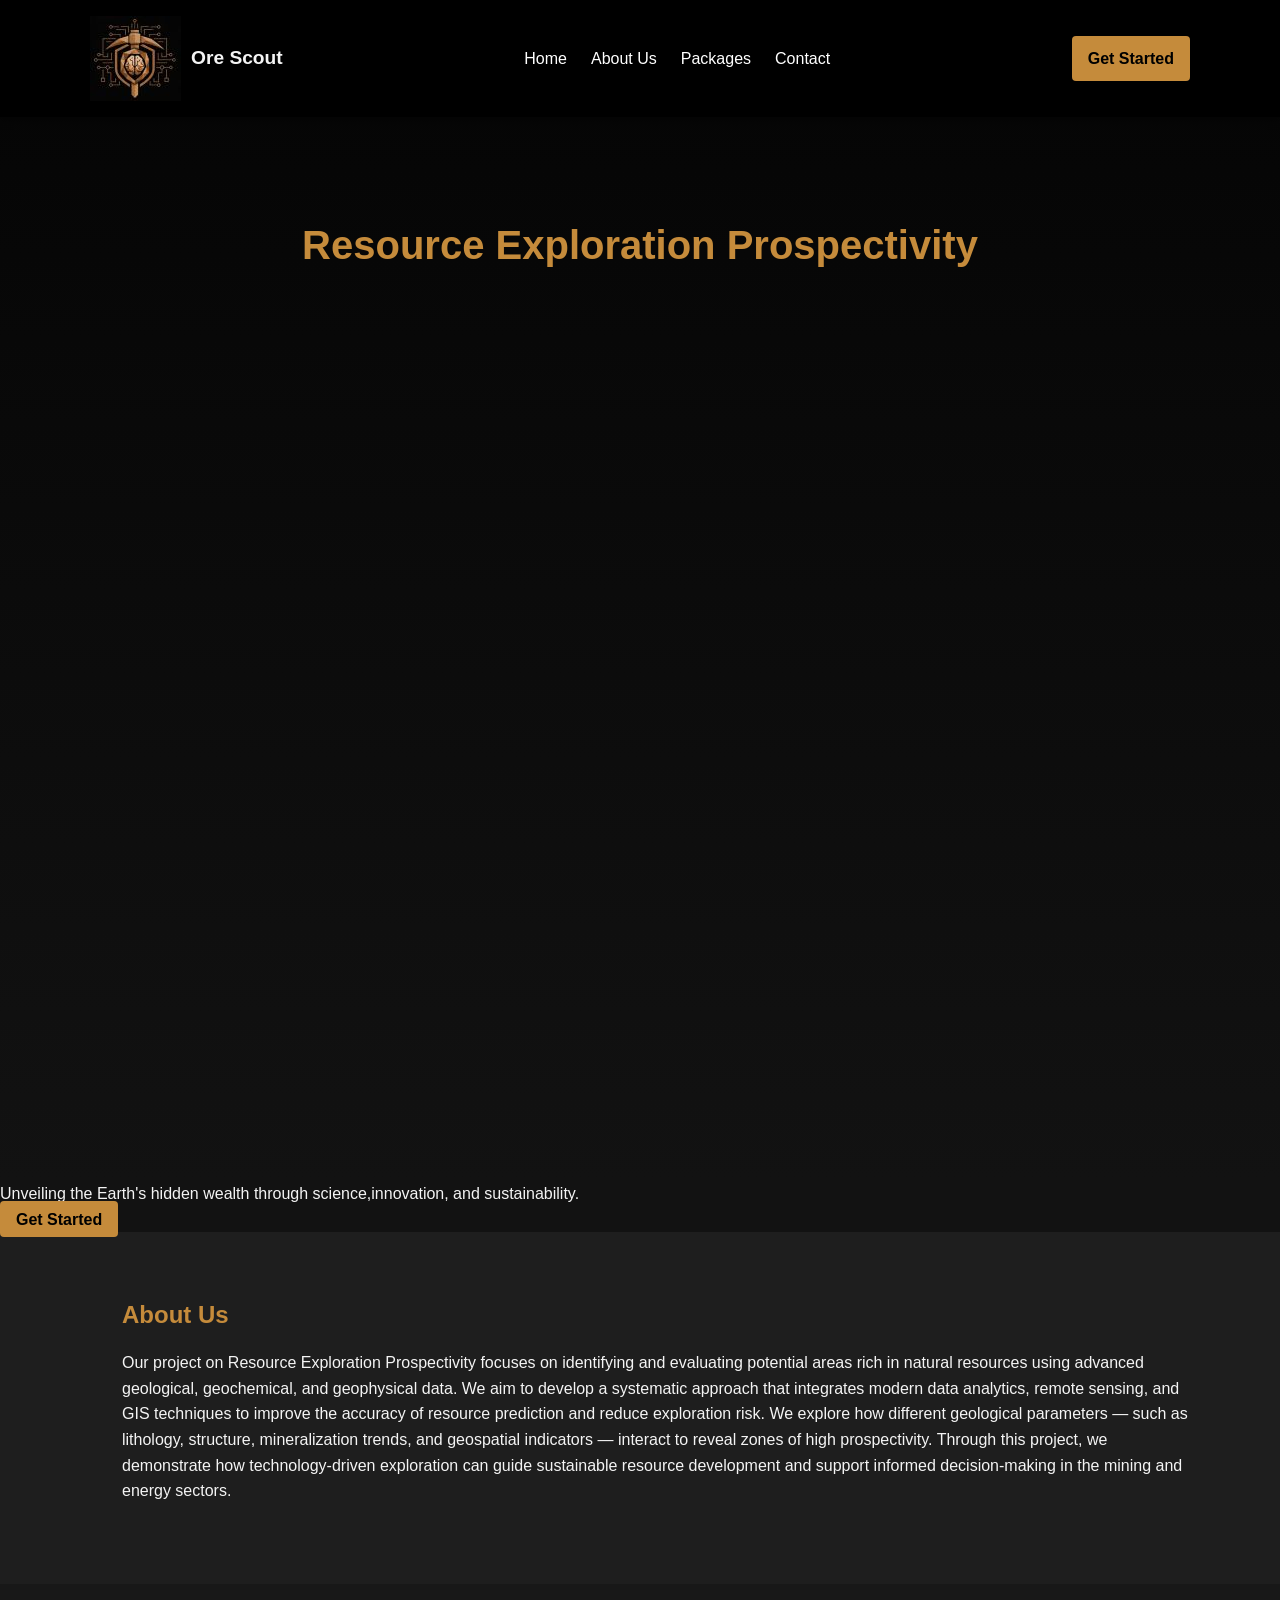
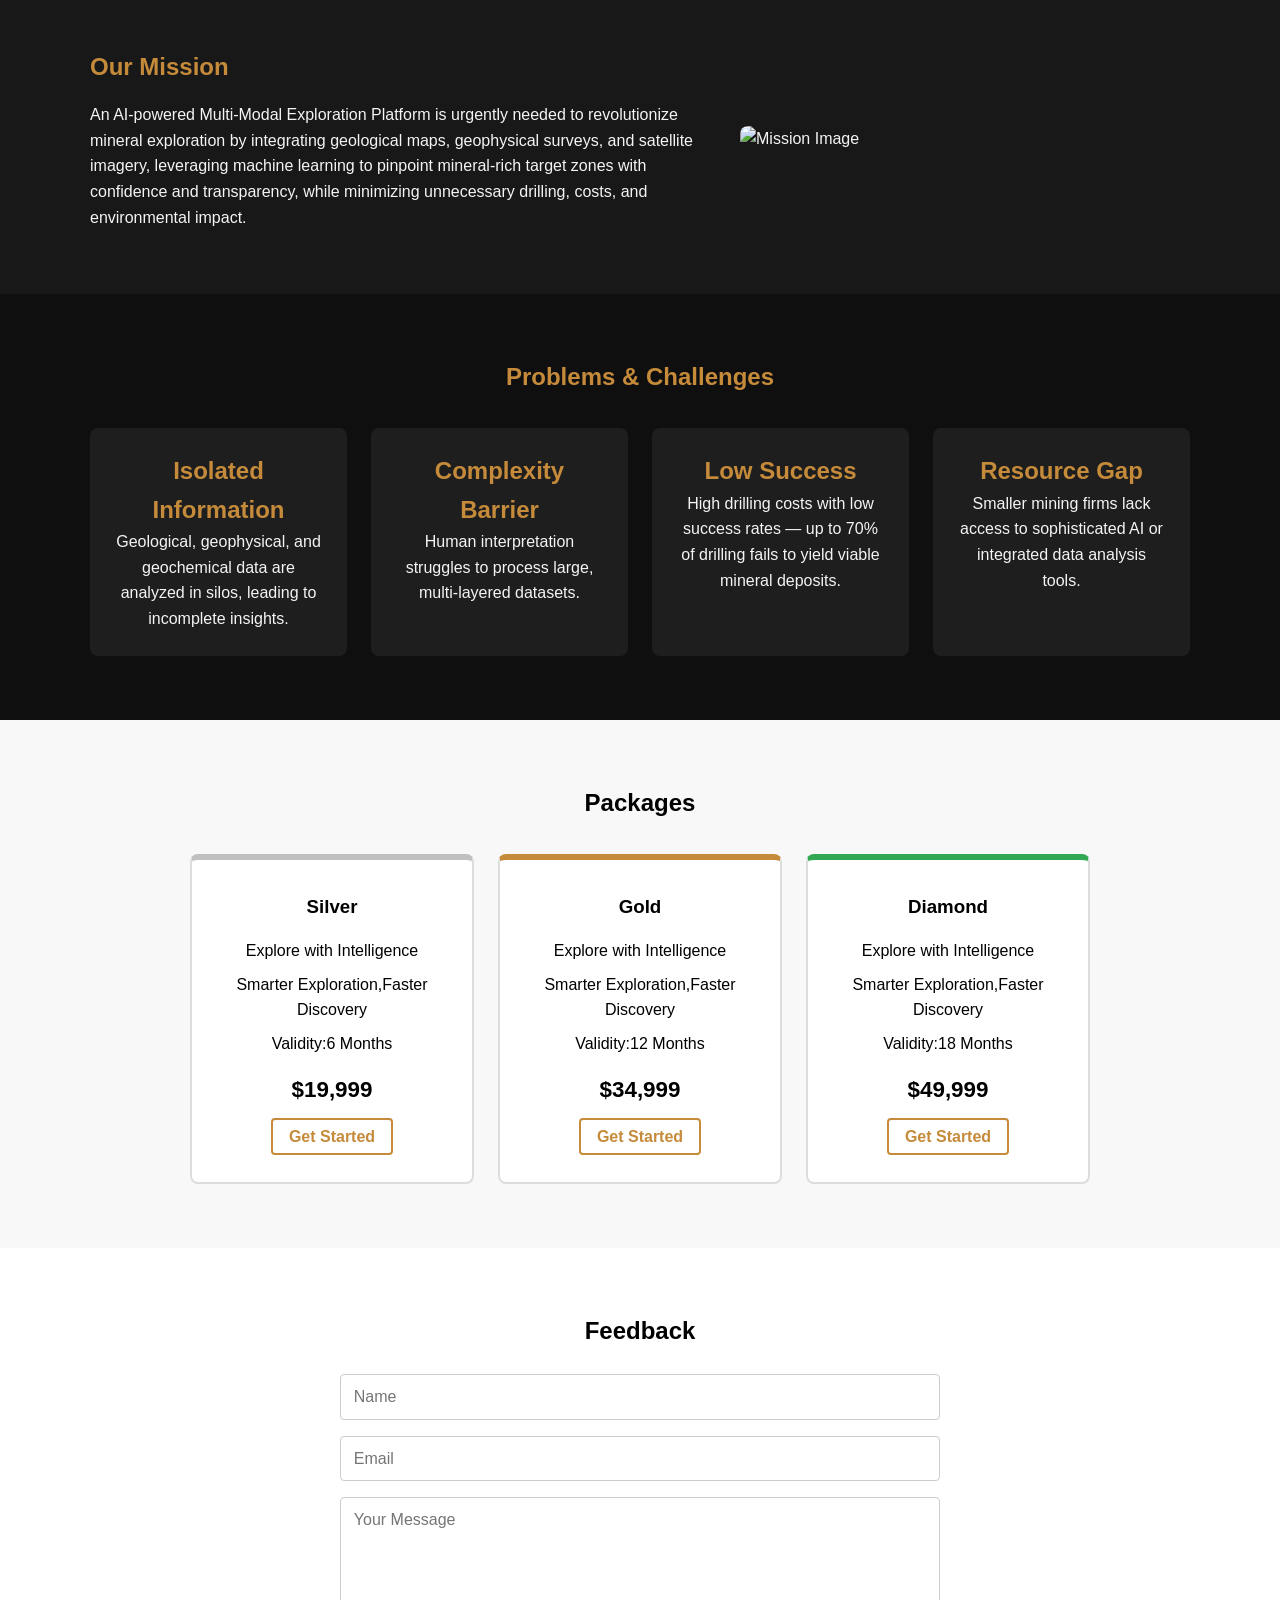
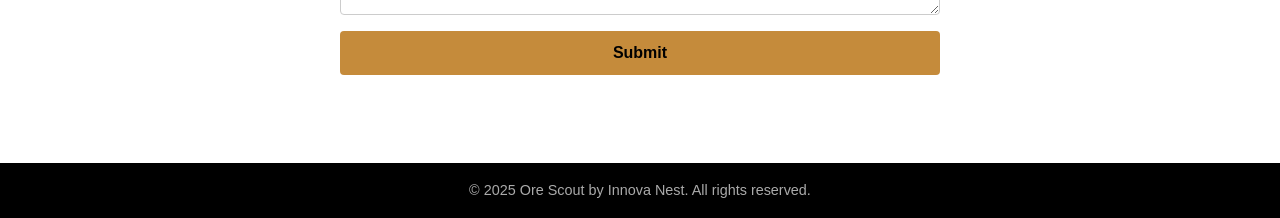
==== public/proto.html @ 44bcd093 "Add files via upload" ====
<!DOCTYPE html>
<html lang="en">
<head>
  <meta charset="UTF-8" />
  <meta name="viewport" content="width=device-width, initial-scale=1.0" />
  <link rel="stylesheet" href="Style.css" />
  <title>Resource Exploration Prospectivity</title>
</head>
<body>
  <header>
    <div class="container">
      <nav>
        <div class="logo">
          <img src="/WhatsApp Image 2025-10-25 at 15.20.38.jpg" alt="Logo" />
          Ore Scout
        </div>
        <ul>
          <li><a href="#">Home</a></li>
          <li><a href="#">About Us</a></li>
          <li><a href="#">Packages</a></li>
          <li><a href="#">Contact</a></li>
        </ul>
        <a href="http://10.70.223.190:8501" class="btn-primary">Get Started</a>
      </nav>
    </div>
  </header>

  <section class="hero">
  <h1>Resource Exploration Prospectivity</h1>
  <iframe src="https://mining-model.onrender.com" width="100%" height="800px" style="border:none;"></iframe>
</section>

    <p>
      Unveiling the Earth's hidden wealth through science,innovation, and sustainability.
    </p>
    <a href="https://mining-model.onrender.com" class="btn-primary">Get Started</a>
  </section>
  <section class="about">
    <div class="container content">
     <div class="imgab"></div>
      <div class="about-text">
        <h2>About Us</h2>
        <p>
          Our project on Resource Exploration Prospectivity focuses on identifying and evaluating potential areas rich in natural resources using advanced geological, geochemical, and geophysical data. We aim to develop a systematic approach that integrates modern data analytics, remote sensing, and GIS techniques to improve the accuracy of resource prediction and reduce exploration risk.


We explore how different geological parameters — such as lithology, structure, mineralization trends, and geospatial indicators — interact to reveal zones of high prospectivity. Through this project, we demonstrate how technology-driven exploration can guide sustainable resource development and support informed decision-making in the mining and energy sectors.
        </p>
      </div>
    </div>
  </section>

  <section class="mission">
    <div class="container content">
      <div class="mission-text">
        <h2>Our Mission</h2>
        <p>
          An AI-powered Multi-Modal Exploration Platform is urgently needed to revolutionize mineral exploration by integrating geological maps, geophysical surveys, and satellite imagery, leveraging machine learning to pinpoint mineral-rich target zones with confidence and transparency, while minimizing unnecessary drilling, costs, and environmental impact.
        </p>
      </div>
      <img src="/WhatsApp Image 2025-10-25 at 15.52.30.jpeg" alt="Mission Image" />
    </div>
  </section>

  <section class="facts">
    <div class="container">
      <h2>Problems & Challenges</h2>
      <div class="fact-grid">
        <div class="fact-item">
          <h3>Isolated Information</h3>
          <p>Geological, geophysical, and geochemical data are analyzed in silos, leading to incomplete insights. </p>
        </div>
        <div class="fact-item">
          <h3>Complexity Barrier</h3>
          <p>Human interpretation struggles to process large, multi-layered datasets.</p>
        </div>
        <div class="fact-item">
          <h3>Low Success</h3>
          <p>High drilling costs with low success rates — up to 70% of drilling fails to yield viable mineral deposits.</p>
        </div>
        <div class="fact-item">
          <h3>Resource Gap</h3>
          <p>Smaller mining firms lack access to sophisticated AI or integrated data analysis tools.</p>
        </div>
      </div>
    </div>
  </section>

  <section class="packages">
    <div class="container">
      <h2>Packages</h2>
      <div class="package-grid">
        <div class="package silver">
          <h3>Silver</h3>
          <ul>
            <li>Explore with Intelligence</li>
            <li>Smarter Exploration,Faster Discovery</li>
            <li>Validity:6 Months</li>
          </ul>
          <div class="price">$19,999</div>
          <a href="http://127.0.0.1:5500/card.html" class="btn-outline">Get Started</a>
        </div>
        <div class="package gold">
          <h3>Gold</h3>
          <ul>
            <li>Explore with Intelligence</li>
            <li>Smarter Exploration,Faster Discovery</li>
            <li>Validity:12 Months</li>
          </ul>
          <div class="price">$34,999</div>
          <a href="http://127.0.0.1:5500/card.html" class="btn-outline">Get Started</a>
        </div>
        <div class="package diamond">
          <h3>Diamond</h3>
          <ul>
            <li>Explore with Intelligence</li>
            <li>Smarter Exploration,Faster Discovery</li>
            <li>Validity:18 Months</li>
          </ul>
          <div class="price">$49,999</div>
          <a href="/card.html" class="btn-outline">Get Started</a>
        </div>
      </div>
    </div>
  </section>

  <section class="contact">
    <div class="container">
      <h2>Feedback</h2>
      <form>
        <input type="text" placeholder="Name" required />
        <input type="email" placeholder="Email" required />
        <textarea rows="5" placeholder="Your Message"></textarea>
        <button type="submit">Submit</button>
      </form>
    </div>
  </section>

  <footer>
    &copy; 2025 Ore Scout by Innova Nest. All rights reserved.
  </footer>
  <script src="/main.js"></script>
</body>
</html>
---- public/Style.css ----
:root {
      --dark-bg: #121212;
      --gold: #c58b3b;
      --silver: #c0c0c0;
      --white: #ffffff;
      --green: #32a852;
      --text-light: #f4f4f4;
      --max-width: 1100px;
    }

    * {
      margin: 0;
      padding: 0;
      box-sizing: border-box;
      font-family: 'Poppins', sans-serif;
    }

    body {
      background-color: var(--dark-bg);
      color: var(--text-light);
      line-height: 1.6;
    }

    header {
      background: #000;
      padding: 1rem 0;
      box-shadow: 0 2px 8px rgba(0, 0, 0, 0.5);
    }

    .container {
      width: 90%;
      max-width: var(--max-width);
      margin: 0 auto;
    }

    nav {
      display: flex;
      justify-content: space-between;
      align-items: center;
    }

    nav .logo {
      display: flex;
      align-items: center;
      gap: 10px;
      font-weight: 700;
      font-size: 1.2rem;
    }

    nav ul {
      display: flex;
      list-style: none;
      gap: 1.5rem;
    }

    nav ul li a {
      color: var(--white);
      text-decoration: none;
      font-weight: 500;
      transition: color 0.3s ease;
    }

    nav ul li a:hover {
      color: var(--gold);
    }

    .btn-primary {
      background: var(--gold);
      color: #000;
      padding: 0.6rem 1rem;
      border-radius: 4px;
      text-decoration: none;
      font-weight: 600;
      transition: all 0.3s ease;
    }

    .btn-primary:hover {
      background: #e0a650;
    }

    .hero {
      background: linear-gradient(to bottom, rgba(0, 0, 0, 0.7), #121212),
        url('https://images.unsplash.com/photo-1620119372158-9d25371c0aef?auto=format&fit=crop&w=1400&q=60')
          no-repeat center/cover;
      color: var(--white);
      text-align: center;
      padding: 6rem 1rem;
    }

    .hero h1 {
      font-size: 2.5rem;
      color: var(--gold);
    }

    .hero p {
      max-width: 700px;
      margin: 1rem auto 2rem;
    }

    .about {
      background: #1e1e1e;
      padding: 4rem 1rem;
    }

    .about .content {
      display: flex;
      flex-wrap: wrap;
      gap: 2rem;
      align-items: center;
    }

    .about img {
      width: 100%;
      max-width: 450px;
      border-radius: 8px;
    }

    .about-text {
      flex: 1;
    }

    .about h2 {
      color: var(--gold);
      margin-bottom: 1rem;
    }

    .about p {
      color: var(--text-light);
      margin-bottom: 1rem;
    }

    .mission {
      background: #181818;
      padding: 4rem 1rem;
    }

    .mission .content {
      display: flex;
      flex-wrap: wrap-reverse;
      gap: 2rem;
      align-items: center;
    }

    .mission img {
      width: 100%;
      max-width: 450px;
      border-radius: 8px;
    }

    .mission-text {
      flex: 1;
    }

    .mission h2 {
      color: var(--gold);
      margin-bottom: 1rem;
    }

    .facts {
      background: #0f0f0f;
      text-align: center;
      padding: 4rem 1rem;
    }

    .facts h2 {
      color: var(--gold);
      margin-bottom: 2rem;
    }

    .fact-grid {
      display: grid;
      grid-template-columns: repeat(auto-fit, minmax(220px, 1fr));
      gap: 1.5rem;
    }

    .fact-item {
      background: #1e1e1e;
      padding: 1.5rem;
      border-radius: 8px;
    }

    .fact-item h3 {
      color: var(--gold);
      font-size: 1.5rem;
    }

    .packages {
      background: #f8f8f8;
      color: #000;
      text-align: center;
      padding: 4rem 1rem;
    }

    .packages h2 {
      color: #000;
      margin-bottom: 2rem;
    }

    .package-grid {
      display: grid;
      grid-template-columns: repeat(auto-fit, minmax(250px, 1fr));
      gap: 1.5rem;
      max-width: 900px;
      margin: 0 auto;
    }

    .package {
      border-radius: 8px;
      padding: 2rem 1rem;
      background: #fff;
      border: 2px solid #ddd;
      transition: transform 0.3s ease;
    }

    .package:hover {
      transform: translateY(-5px);
    }

    .package.silver {
      border-top: 6px solid var(--silver);
    }
    .package.gold {
      border-top: 6px solid var(--gold);
    }
    .package.diamond {
      border-top: 6px solid var(--green);
    }

    .package h3 {
      margin-bottom: 1rem;
      color: #000;
    }

    .package ul {
      list-style: none;
      margin-bottom: 1rem;
    }

    .package ul li {
      margin-bottom: 0.5rem;
    }

    .price {
      font-size: 1.4rem;
      font-weight: 700;
      margin-bottom: 1rem;
    }

    .btn-outline {
      border: 2px solid var(--gold);
      padding: 0.5rem 1rem;
      text-decoration: none;
      color: var(--gold);
      border-radius: 4px;
      font-weight: 600;
      transition: 0.3s;
    }

    .btn-outline:hover {
      background: var(--gold);
      color: #000;
    }

    .contact {
      background: #fff;
      color: #000;
      text-align: center;
      padding: 4rem 1rem;
    }

    .contact form {
      max-width: 600px;
      margin: 1.5rem auto;
      display: flex;
      flex-direction: column;
      gap: 1rem;
    }

    .contact input,
    .contact textarea {
      padding: 0.8rem;
      border: 1px solid #ccc;
      border-radius: 4px;
      font-size: 1rem;
    }

    .contact button {
      background: var(--gold);
      border: none;
      color: #000;
      padding: 0.8rem;
      font-size: 1rem;
      font-weight: 600;
      border-radius: 4px;
      cursor: pointer;
      transition: 0.3s;
    }

    .contact button:hover {
      background: #e0a650;
    }

    footer {
      background: #000;
      color: #aaa;
      text-align: center;
      padding: 1rem;
      font-size: 0.9rem;
    }

    @media (max-width: 768px) {
      nav ul {
        display: none;
      }
      .hero h1 {
        font-size: 2rem;
      }
    }
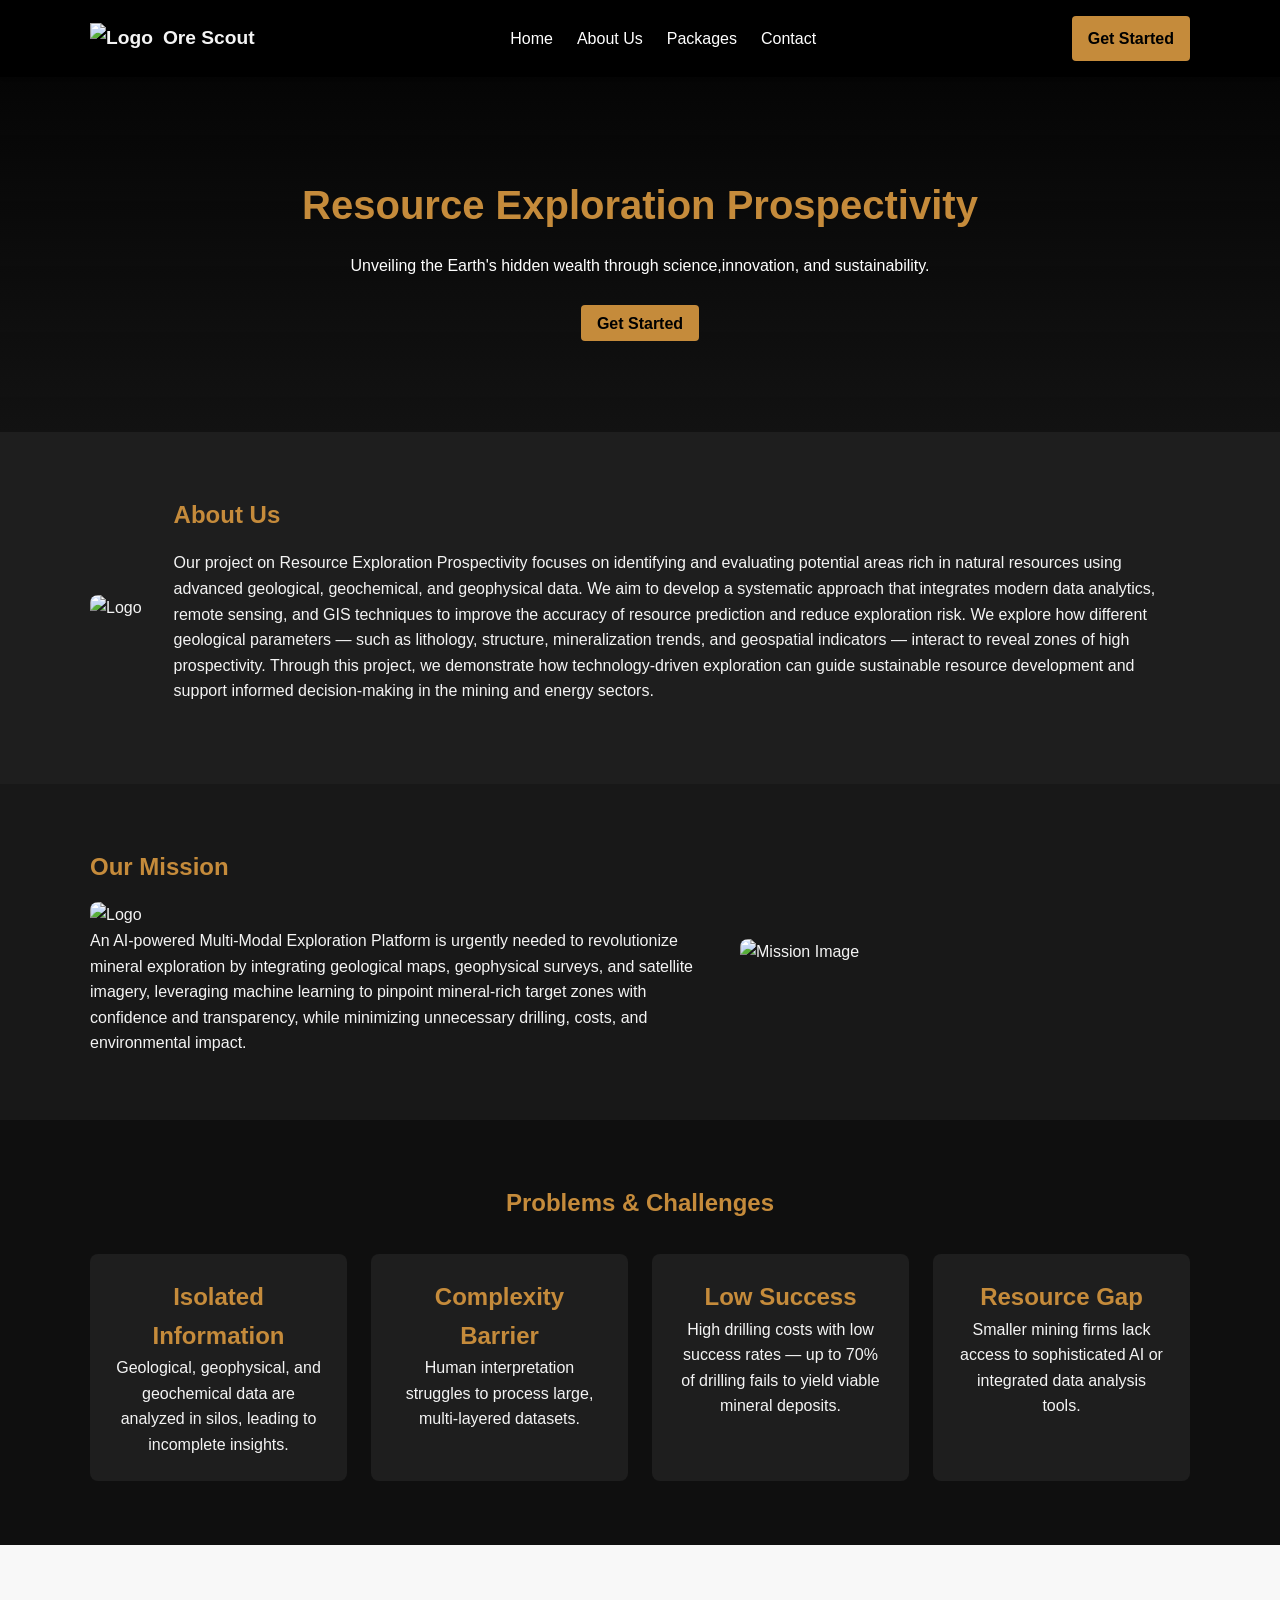
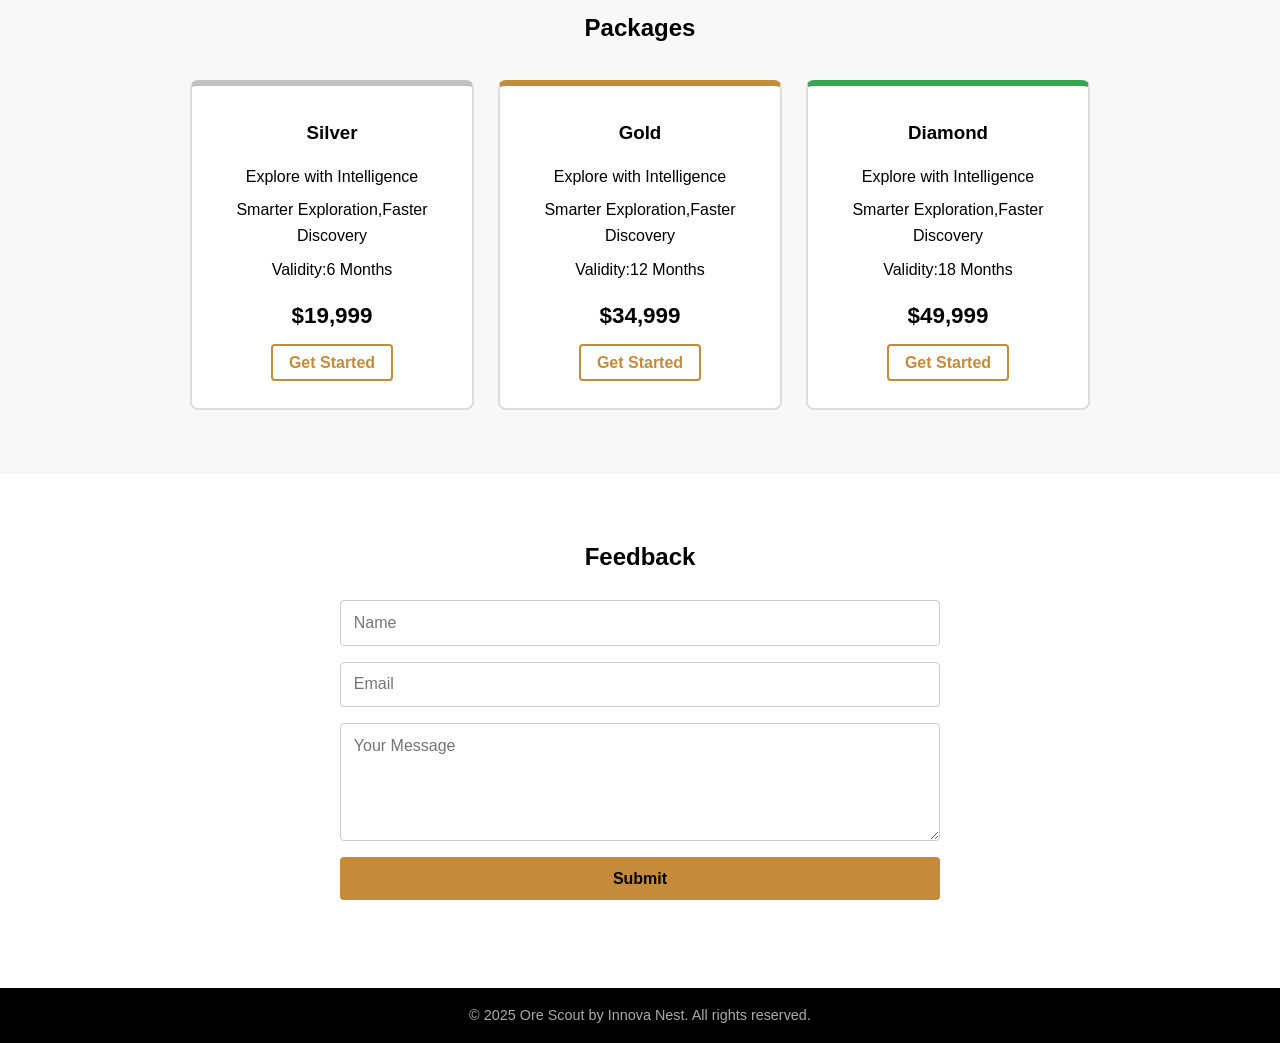
==== commit 15627524: "Update proto.html" ====
--- a/public/proto.html
+++ b/public/proto.html
@@ -11,7 +11,7 @@
     <div class="container">
       <nav>
         <div class="logo">
-          <img src="/WhatsApp Image 2025-10-25 at 15.20.38.jpg" alt="Logo" />
+          <img src="/logo1.jpg" alt="Logo" />
           Ore Scout
         </div>
         <ul>
@@ -27,9 +27,6 @@
 
   <section class="hero">
   <h1>Resource Exploration Prospectivity</h1>
-  <iframe src="https://mining-model.onrender.com" width="100%" height="800px" style="border:none;"></iframe>
-</section>
-
     <p>
       Unveiling the Earth's hidden wealth through science,innovation, and sustainability.
     </p>
@@ -37,7 +34,10 @@
   </section>
   <section class="about">
     <div class="container content">
-     <div class="imgab"></div>
+     <div class="imgab">
+                 <img src="/inno1.png" alt="Logo" />
+     </div>
+      
       <div class="about-text">
         <h2>About Us</h2>
         <p>
@@ -54,6 +54,7 @@
     <div class="container content">
       <div class="mission-text">
         <h2>Our Mission</h2>
+        <img src="/Screenshot 2025-10-25 153256.png" alt="Logo" />
         <p>
           An AI-powered Multi-Modal Exploration Platform is urgently needed to revolutionize mineral exploration by integrating geological maps, geophysical surveys, and satellite imagery, leveraging machine learning to pinpoint mineral-rich target zones with confidence and transparency, while minimizing unnecessary drilling, costs, and environmental impact.
         </p>
@@ -148,3 +149,4 @@
 
 
 
+
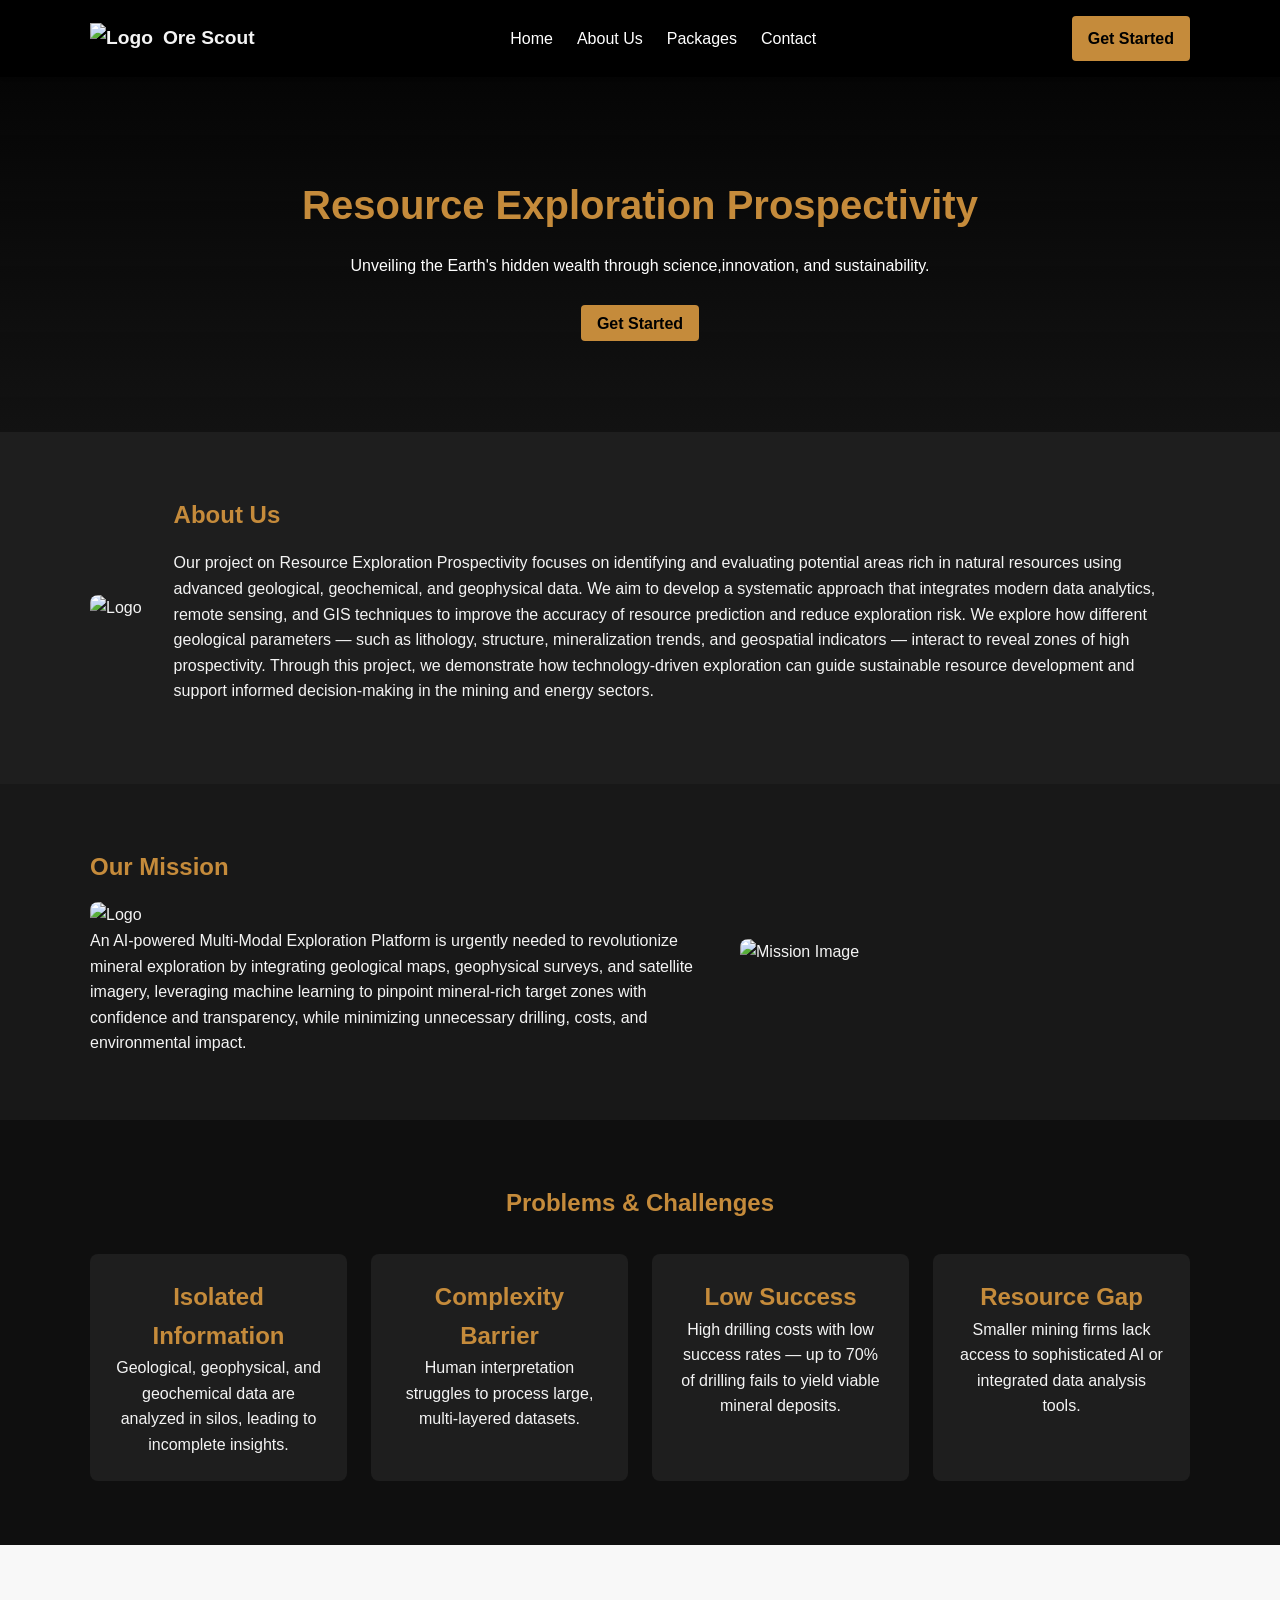
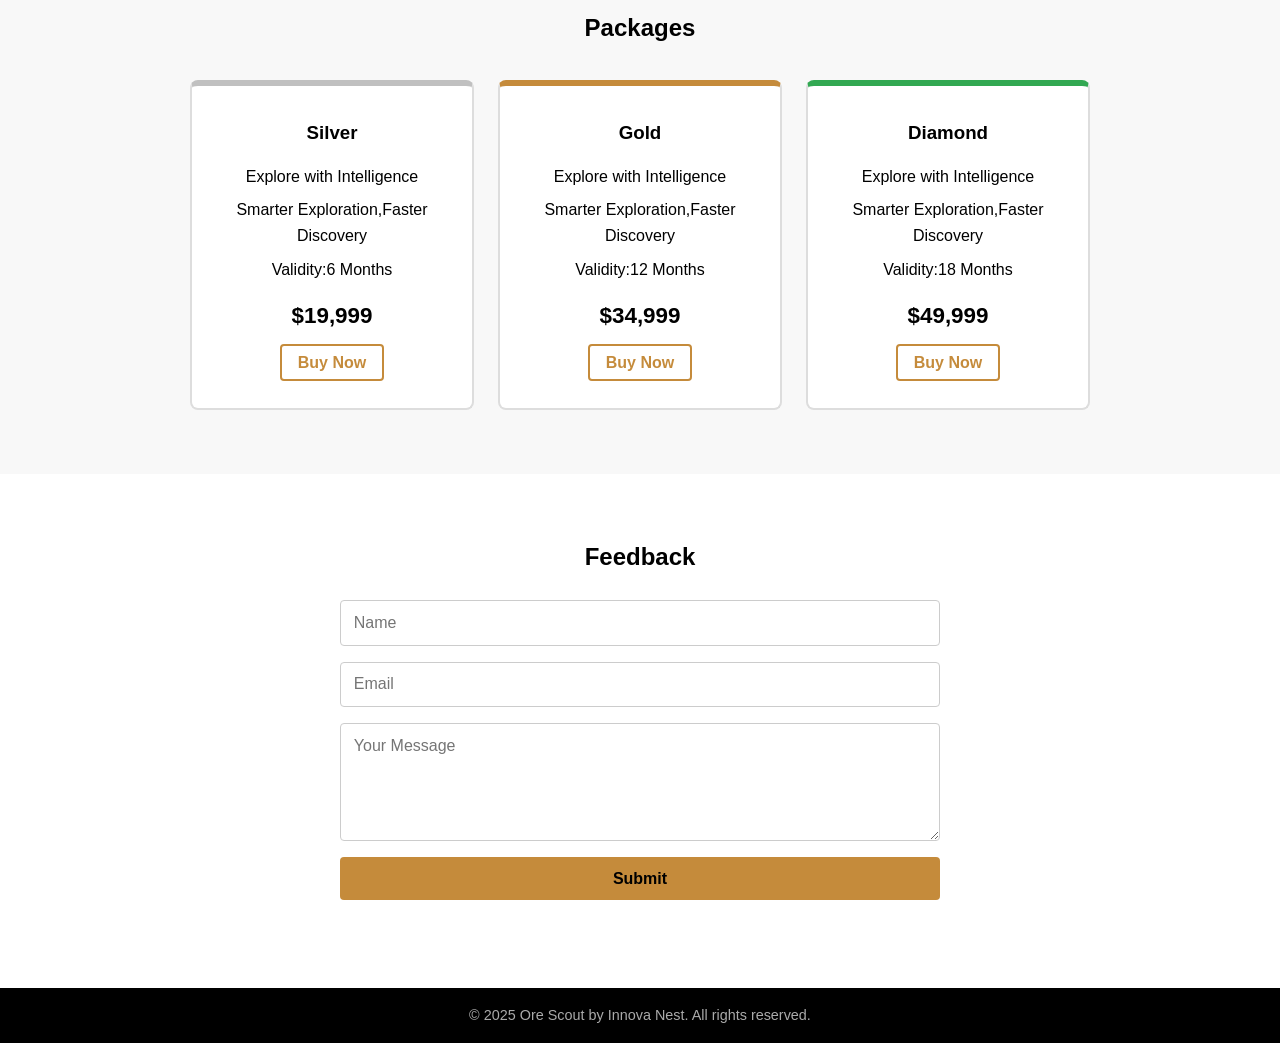
==== commit d4d7157f: "Update proto.html" ====
--- a/public/proto.html
+++ b/public/proto.html
@@ -99,7 +99,7 @@
             <li>Validity:6 Months</li>
           </ul>
           <div class="price">$19,999</div>
-          <a href="http://127.0.0.1:5500/card.html" class="btn-outline">Get Started</a>
+          <a href="http://127.0.0.1:5500/card.html" class="btn-outline">Buy Now</a>
         </div>
         <div class="package gold">
           <h3>Gold</h3>
@@ -109,7 +109,7 @@
             <li>Validity:12 Months</li>
           </ul>
           <div class="price">$34,999</div>
-          <a href="http://127.0.0.1:5500/card.html" class="btn-outline">Get Started</a>
+          <a href="http://127.0.0.1:5500/card.html" class="btn-outline">Buy Now</a>
         </div>
         <div class="package diamond">
           <h3>Diamond</h3>
@@ -119,7 +119,7 @@
             <li>Validity:18 Months</li>
           </ul>
           <div class="price">$49,999</div>
-          <a href="/card.html" class="btn-outline">Get Started</a>
+          <a href="/card.html" class="btn-outline">Buy Now</a>
         </div>
       </div>
     </div>
@@ -150,3 +150,4 @@
 
 
 
+
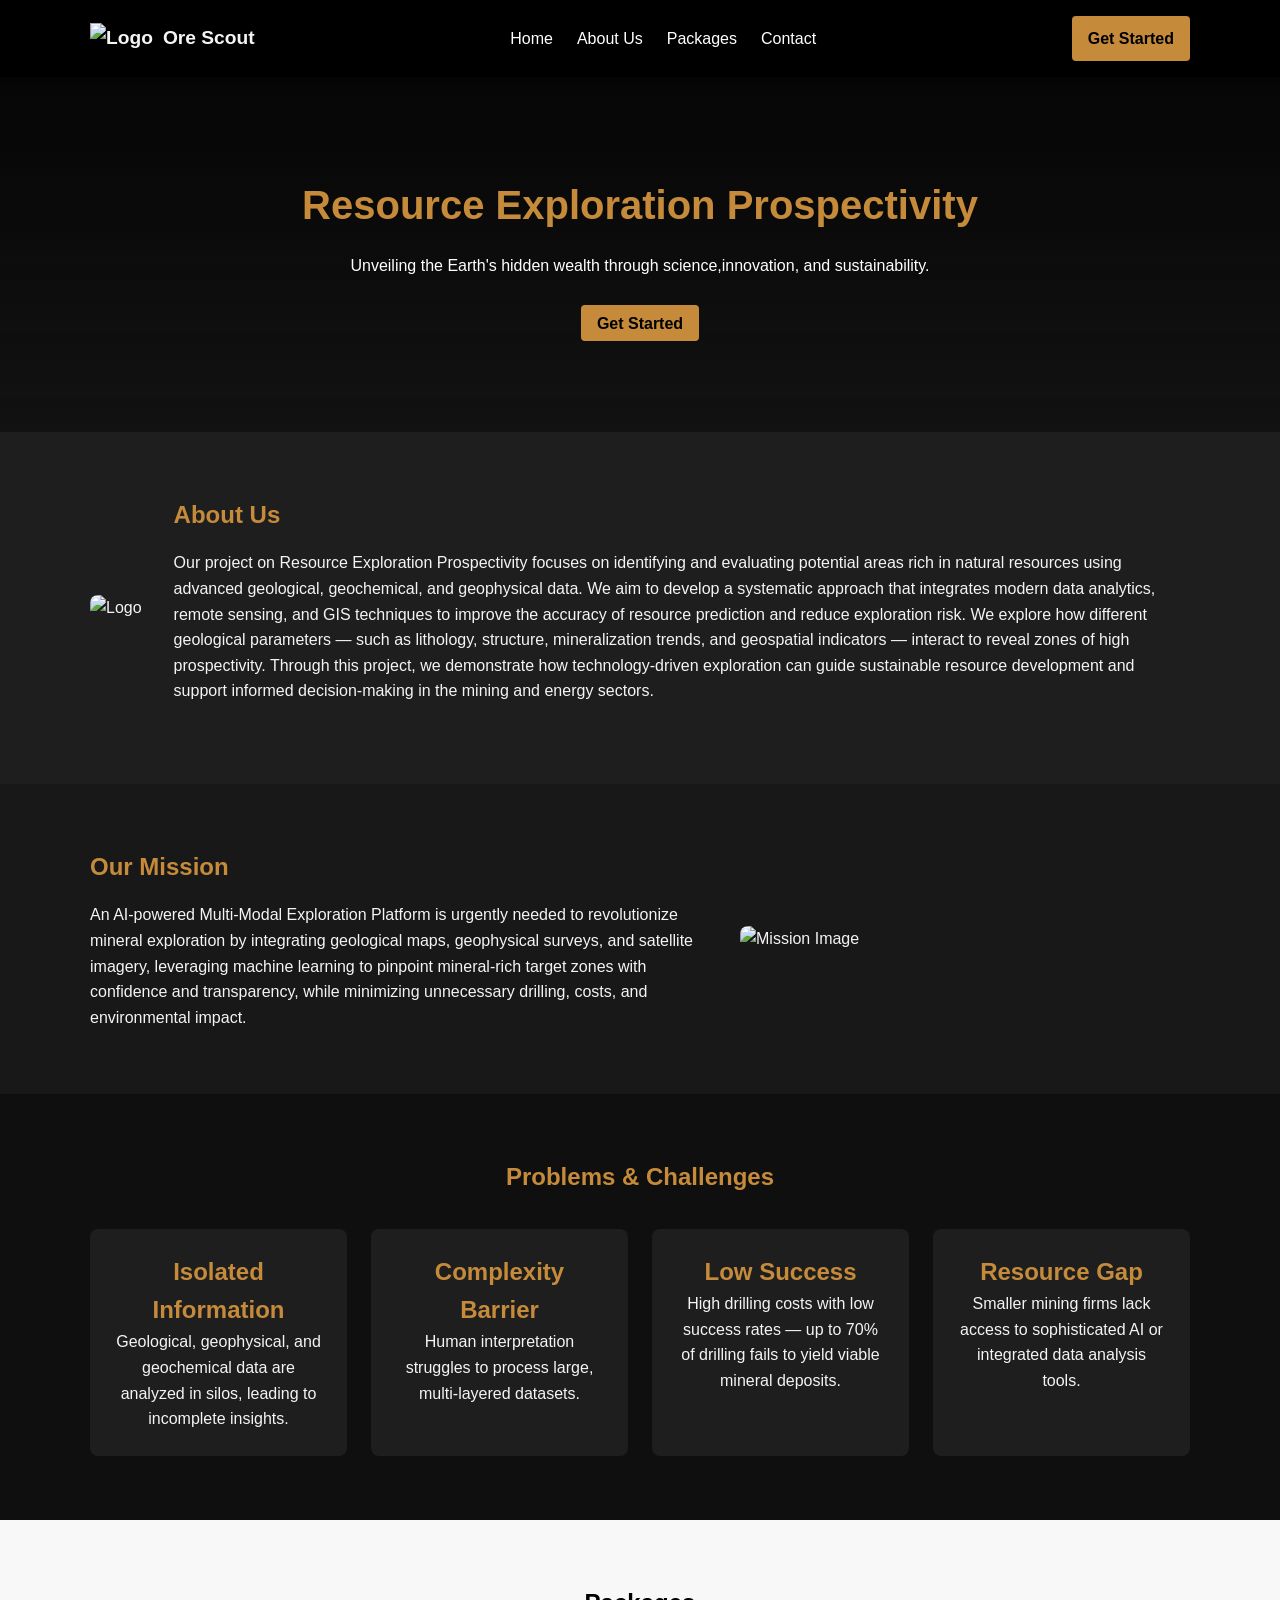
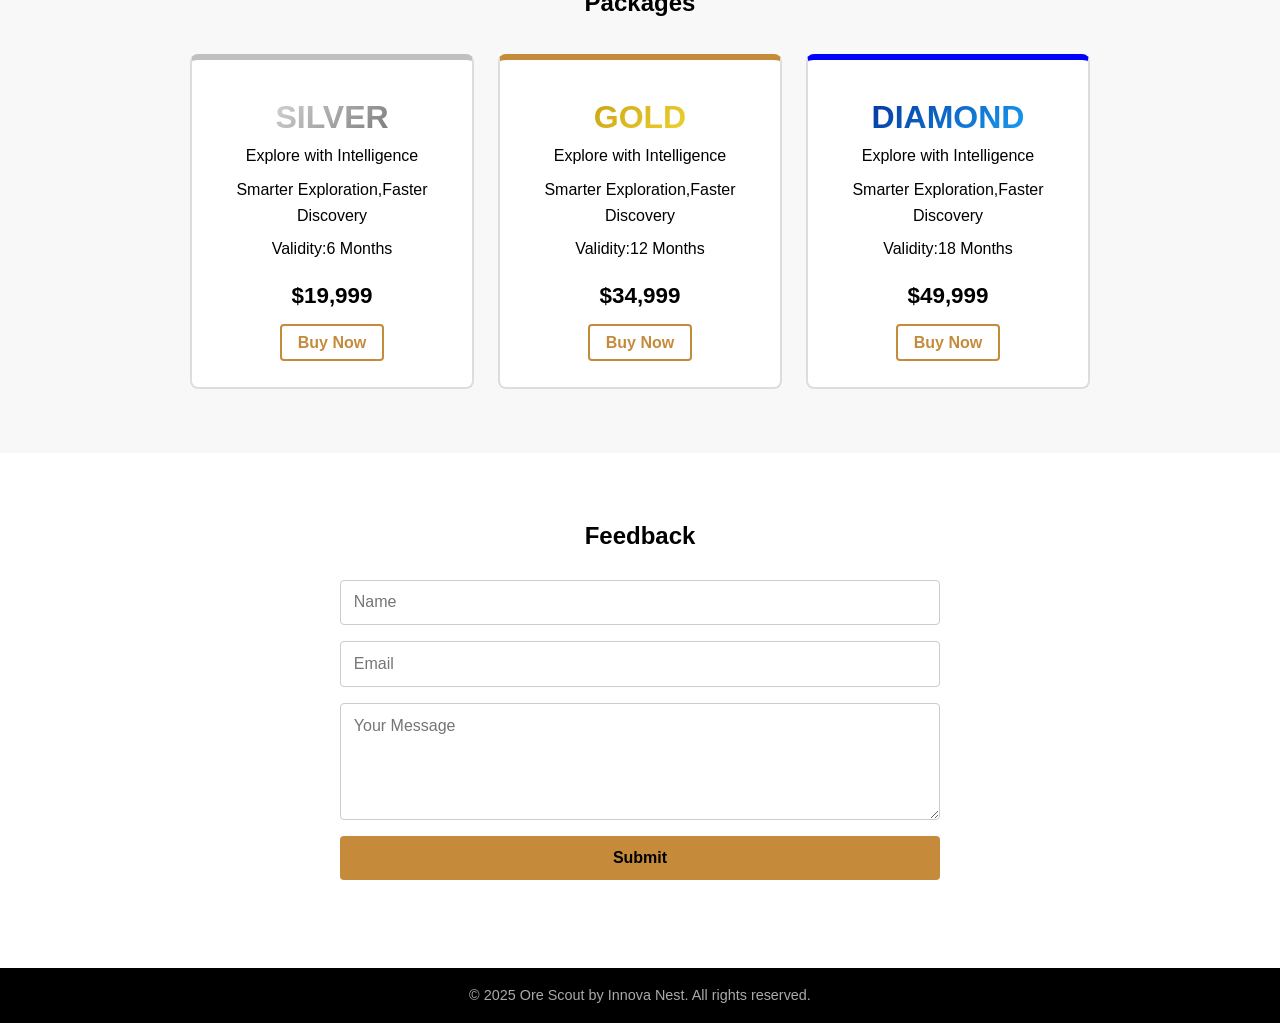
==== commit b1e2fa2e: "Update proto.html" ====
--- a/public/proto.html
+++ b/public/proto.html
@@ -35,7 +35,7 @@
   <section class="about">
     <div class="container content">
      <div class="imgab">
-                 <img src="/inno1.png" alt="Logo" />
+        <img src="/inno1.png" alt="Logo" />
      </div>
       
       <div class="about-text">
@@ -54,12 +54,11 @@
     <div class="container content">
       <div class="mission-text">
         <h2>Our Mission</h2>
-        <img src="/Screenshot 2025-10-25 153256.png" alt="Logo" />
         <p>
           An AI-powered Multi-Modal Exploration Platform is urgently needed to revolutionize mineral exploration by integrating geological maps, geophysical surveys, and satellite imagery, leveraging machine learning to pinpoint mineral-rich target zones with confidence and transparency, while minimizing unnecessary drilling, costs, and environmental impact.
         </p>
       </div>
-      <img src="/WhatsApp Image 2025-10-25 at 15.52.30.jpeg" alt="Mission Image" />
+      <img src="/Screenshot 2025-10-25 153256.png" alt="Mission Image" />
     </div>
   </section>
 
@@ -92,7 +91,7 @@
       <h2>Packages</h2>
       <div class="package-grid">
         <div class="package silver">
-          <h3>Silver</h3>
+          <div class = "text">Silver</div>
           <ul>
             <li>Explore with Intelligence</li>
             <li>Smarter Exploration,Faster Discovery</li>
@@ -102,7 +101,7 @@
           <a href="http://127.0.0.1:5500/card.html" class="btn-outline">Buy Now</a>
         </div>
         <div class="package gold">
-          <h3>Gold</h3>
+          <div id="gold">Gold</div>
           <ul>
             <li>Explore with Intelligence</li>
             <li>Smarter Exploration,Faster Discovery</li>
@@ -112,7 +111,7 @@
           <a href="http://127.0.0.1:5500/card.html" class="btn-outline">Buy Now</a>
         </div>
         <div class="package diamond">
-          <h3>Diamond</h3>
+          <div id="dia">Diamond</div>
           <ul>
             <li>Explore with Intelligence</li>
             <li>Smarter Exploration,Faster Discovery</li>
@@ -145,9 +144,3 @@
 </html>
 
 
-
-
-
-
-
-
--- a/public/Style.css
+++ b/public/Style.css
@@ -1,4 +1,4 @@
-    :root {
+:root {
       --dark-bg: #121212;
       --gold: #c58b3b;
       --silver: #c0c0c0;
@@ -96,6 +96,7 @@
       max-width: 700px;
       margin: 1rem auto 2rem;
     }
+    
 
     .about {
       background: #1e1e1e;
@@ -223,7 +224,7 @@
       border-top: 6px solid var(--gold);
     }
     .package.diamond {
-      border-top: 6px solid var(--green);
+      border-top: 6px solid blue;
     }
 
     .package h3 {
@@ -315,4 +316,51 @@
       .hero h1 {
         font-size: 2rem;
       }
-    }+    }
+    
+.text {
+  font-size: 32px;
+  font-family: "Montserrat", sans-serif;
+  font-weight: 600;
+  text-transform: uppercase;
+  background: linear-gradient(135deg, #ffffff, #5E5E5E, #ffffff);
+  background-clip: text;
+  color: transparent;
+  background-size: 200% 100%;
+  animation: shimmer 5s linear infinite;
+}
+
+@keyframes shimmer {
+  0% {
+    background-position: 200% 0;
+  }
+  100% {
+    background-position: -200% 0;
+  }
+}
+#gold{
+  
+  font-size: 32px;
+  font-family: "Montserrat", sans-serif;
+  font-weight: 600;
+  text-transform: uppercase;
+  background: linear-gradient(135deg, #b48400, #ffe93e, #b48400);
+  background-clip: text;
+  color: transparent;
+  background-size: 200% 100%;
+  animation: shimmer 4s linear infinite;
+
+}
+#dia{
+  
+  font-size: 32px;
+  font-family: "Montserrat", sans-serif;
+  font-weight: 600;
+  text-transform: uppercase;
+  background: linear-gradient(135deg, #001786, #1bafff, #04007b);
+  background-clip: text;
+  color: transparent;
+  background-size: 200% 100%;
+  animation: shimmer 3s linear infinite;
+
+}
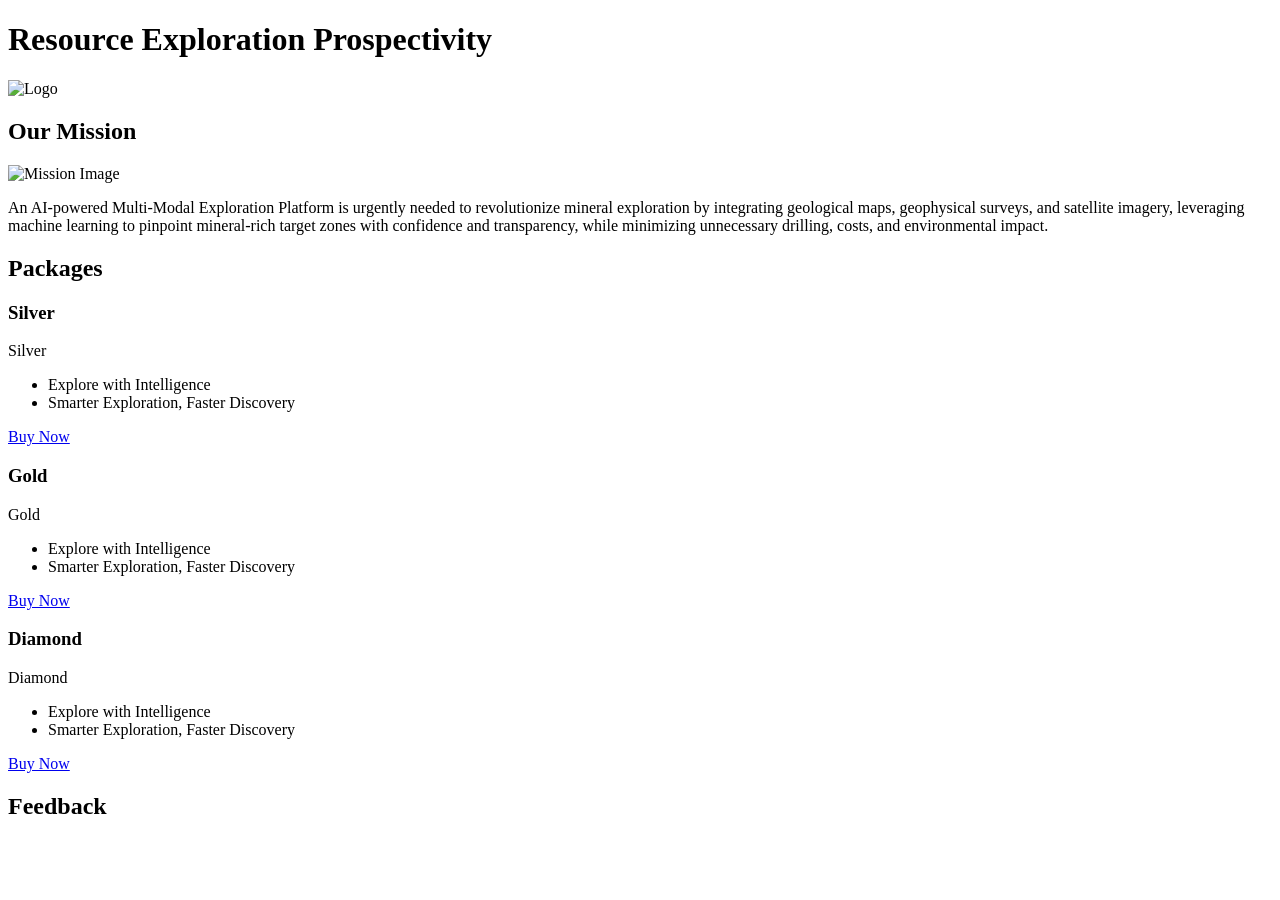
==== commit 48d16ec3: "Refactor proto.html for improved structure Removed unnecessary sections and streamlined the HTML str" ====
--- a/public/proto.html
+++ b/public/proto.html
@@ -1,146 +1,74 @@
 <!DOCTYPE html>
 <html lang="en">
 <head>
-  <meta charset="UTF-8" />
-  <meta name="viewport" content="width=device-width, initial-scale=1.0" />
-  <link rel="stylesheet" href="Style.css" />
+  <meta charset="UTF-8">
+  <meta name="viewport" content="width=device-width, initial-scale=1.0">
   <title>Resource Exploration Prospectivity</title>
+  <link rel="stylesheet" href="style.css">
 </head>
 <body>
-  <header>
-    <div class="container">
-      <nav>
-        <div class="logo">
-          <img src="/logo1.jpg" alt="Logo" />
-          Ore Scout
-        </div>
-        <ul>
-          <li><a href="#">Home</a></li>
-          <li><a href="#">About Us</a></li>
-          <li><a href="#">Packages</a></li>
-          <li><a href="#">Contact</a></li>
-        </ul>
-        <a href="http://10.70.223.190:8501" class="btn-primary">Get Started</a>
-      </nav>
-    </div>
-  </header>
 
-  <section class="hero">
   <h1>Resource Exploration Prospectivity</h1>
-    <p>
-      Unveiling the Earth's hidden wealth through science,innovation, and sustainability.
-    </p>
-    <a href="https://mining-model.onrender.com" class="btn-primary">Get Started</a>
-  </section>
+
+  <!-- About Section -->
   <section class="about">
     <div class="container content">
-     <div class="imgab">
+      <div class="imgab">
         <img src="/inno1.png" alt="Logo" />
-     </div>
-      
+      </div>
+
       <div class="about-text">
-        <h2>About Us</h2>
+        <h2>Our Mission</h2>
+        <img src="/Screenshot 2025-10-25 153256.png" alt="Mission Image" />
         <p>
-          Our project on Resource Exploration Prospectivity focuses on identifying and evaluating potential areas rich in natural resources using advanced geological, geochemical, and geophysical data. We aim to develop a systematic approach that integrates modern data analytics, remote sensing, and GIS techniques to improve the accuracy of resource prediction and reduce exploration risk.
-
-
-We explore how different geological parameters — such as lithology, structure, mineralization trends, and geospatial indicators — interact to reveal zones of high prospectivity. Through this project, we demonstrate how technology-driven exploration can guide sustainable resource development and support informed decision-making in the mining and energy sectors.
+          An AI-powered Multi-Modal Exploration Platform is urgently needed to revolutionize mineral exploration by integrating geological maps, geophysical surveys, and satellite imagery, leveraging machine learning to pinpoint mineral-rich target zones with confidence and transparency, while minimizing unnecessary drilling, costs, and environmental impact.
         </p>
       </div>
     </div>
   </section>
 
-  <section class="mission">
-    <div class="container content">
-      <div class="mission-text">
-        <h2>Our Mission</h2>
-        <p>
-          An AI-powered Multi-Modal Exploration Platform is urgently needed to revolutionize mineral exploration by integrating geological maps, geophysical surveys, and satellite imagery, leveraging machine learning to pinpoint mineral-rich target zones with confidence and transparency, while minimizing unnecessary drilling, costs, and environmental impact.
-        </p>
+  <!-- Packages Section -->
+  <section class="packages">
+    <h2>Packages</h2>
+    <div class="package-grid">
+      
+      <div class="package silver">
+        <h3>Silver</h3>
+        <div class="text">Silver</div>
+        <ul>
+          <li>Explore with Intelligence</li>
+          <li>Smarter Exploration, Faster Discovery</li>
+        </ul>
+        <a href="http://127.0.0.1:5500/card.html" class="btn-outline">Buy Now</a>
       </div>
-      <img src="/Screenshot 2025-10-25 153256.png" alt="Mission Image" />
+
+      <div class="package gold">
+        <h3>Gold</h3>
+        <div id="gold">Gold</div>
+        <ul>
+          <li>Explore with Intelligence</li>
+          <li>Smarter Exploration, Faster Discovery</li>
+        </ul>
+        <a href="http://127.0.0.1:5500/card.html" class="btn-outline">Buy Now</a>
+      </div>
+
+      <div class="package diamond">
+        <h3>Diamond</h3>
+        <div id="dia">Diamond</div>
+        <ul>
+          <li>Explore with Intelligence</li>
+          <li>Smarter Exploration, Faster Discovery</li>
+        </ul>
+        <a href="http://127.0.0.1:5500/card.html" class="btn-outline">Buy Now</a>
+      </div>
+
     </div>
   </section>
 
-  <section class="facts">
-    <div class="container">
-      <h2>Problems & Challenges</h2>
-      <div class="fact-grid">
-        <div class="fact-item">
-          <h3>Isolated Information</h3>
-          <p>Geological, geophysical, and geochemical data are analyzed in silos, leading to incomplete insights. </p>
-        </div>
-        <div class="fact-item">
-          <h3>Complexity Barrier</h3>
-          <p>Human interpretation struggles to process large, multi-layered datasets.</p>
-        </div>
-        <div class="fact-item">
-          <h3>Low Success</h3>
-          <p>High drilling costs with low success rates — up to 70% of drilling fails to yield viable mineral deposits.</p>
-        </div>
-        <div class="fact-item">
-          <h3>Resource Gap</h3>
-          <p>Smaller mining firms lack access to sophisticated AI or integrated data analysis tools.</p>
-        </div>
-      </div>
-    </div>
+  <!-- Feedback Section -->
+  <section class="feedback">
+    <h2>Feedback</h2>
   </section>
 
-  <section class="packages">
-    <div class="container">
-      <h2>Packages</h2>
-      <div class="package-grid">
-        <div class="package silver">
-          <div class = "text">Silver</div>
-          <ul>
-            <li>Explore with Intelligence</li>
-            <li>Smarter Exploration,Faster Discovery</li>
-            <li>Validity:6 Months</li>
-          </ul>
-          <div class="price">$19,999</div>
-          <a href="http://127.0.0.1:5500/card.html" class="btn-outline">Buy Now</a>
-        </div>
-        <div class="package gold">
-          <div id="gold">Gold</div>
-          <ul>
-            <li>Explore with Intelligence</li>
-            <li>Smarter Exploration,Faster Discovery</li>
-            <li>Validity:12 Months</li>
-          </ul>
-          <div class="price">$34,999</div>
-          <a href="http://127.0.0.1:5500/card.html" class="btn-outline">Buy Now</a>
-        </div>
-        <div class="package diamond">
-          <div id="dia">Diamond</div>
-          <ul>
-            <li>Explore with Intelligence</li>
-            <li>Smarter Exploration,Faster Discovery</li>
-            <li>Validity:18 Months</li>
-          </ul>
-          <div class="price">$49,999</div>
-          <a href="/card.html" class="btn-outline">Buy Now</a>
-        </div>
-      </div>
-    </div>
-  </section>
-
-  <section class="contact">
-    <div class="container">
-      <h2>Feedback</h2>
-      <form>
-        <input type="text" placeholder="Name" required />
-        <input type="email" placeholder="Email" required />
-        <textarea rows="5" placeholder="Your Message"></textarea>
-        <button type="submit">Submit</button>
-      </form>
-    </div>
-  </section>
-
-  <footer>
-    &copy; 2025 Ore Scout by Innova Nest. All rights reserved.
-  </footer>
-  <script src="/main.js"></script>
 </body>
 </html>
-
-
